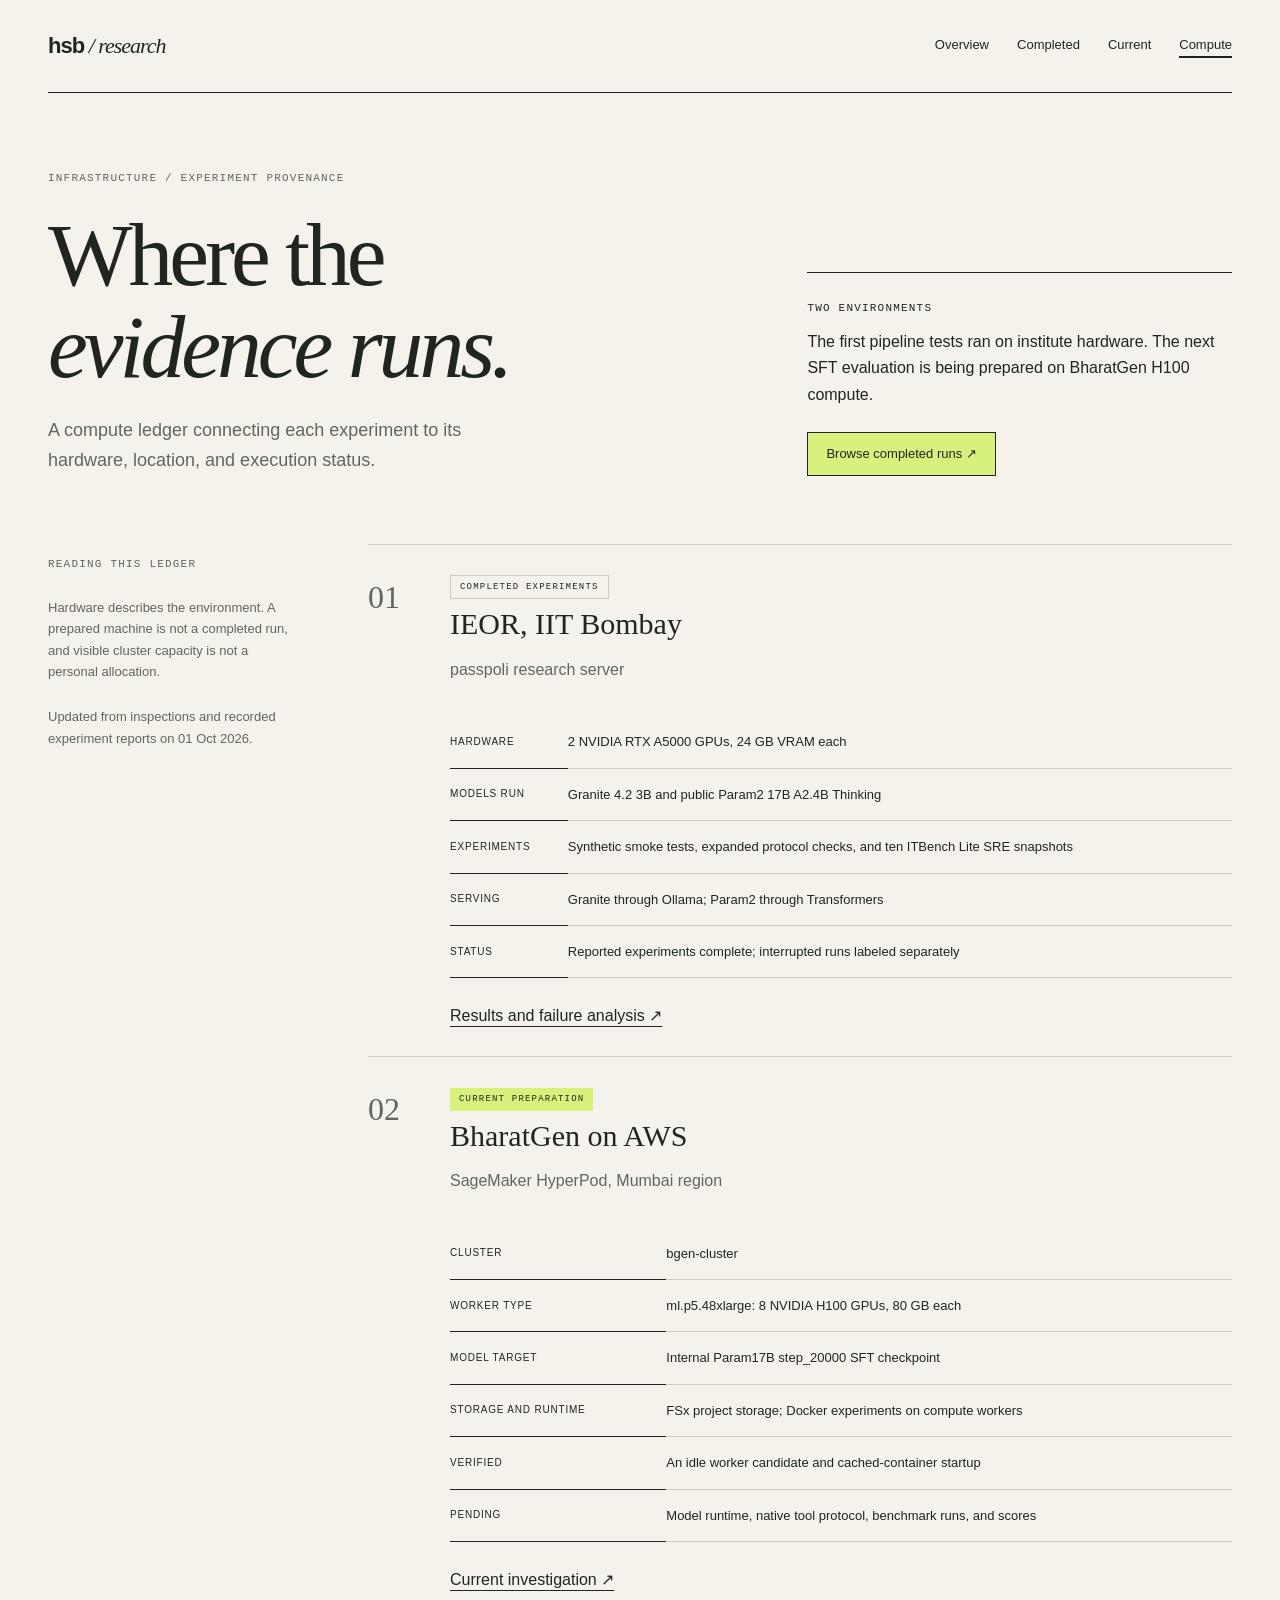
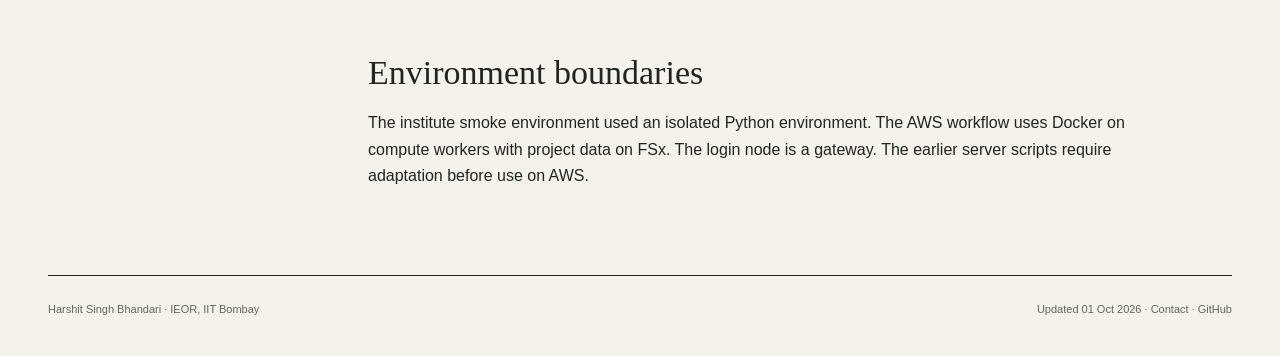
==== compute.html @ cb56fb17 "Build public research journal and compute ledger" ====
<!doctype html>
<html lang="en"><head><meta charset="utf-8"><meta name="viewport" content="width=device-width, initial-scale=1">
<title>Compute ledger | Harshit Singh Bhandari</title><meta name="description" content="Where the completed and current agent evaluation experiments run: IIT Bombay IEOR servers and AWS BharatGen HyperPod.">
<meta name="theme-color" content="#f4f2eb"><link rel="stylesheet" href="styles.css">
<link rel="canonical" href="https://research.hsbhandari.dev/compute.html">
<meta property="og:title" content="Compute ledger | Harshit Singh Bhandari"><meta property="og:description" content="Where the completed and current agent evaluation experiments run: IIT Bombay IEOR servers and AWS BharatGen HyperPod."><meta property="og:type" content="website">
</head><body><a class="skip" href="#main">Skip to content</a><div class="wrap">
<header><a class="brand" href="index.html">hsb<span> / research</span></a><nav aria-label="Main navigation"><a href="index.html">Overview</a><a href="completed.html">Completed</a><a href="current.html">Current</a><a href="compute.html" aria-current="page">Compute</a></nav></header>
<main id="main" class="reveal"><section class="hero"><div><p class="eyebrow">Infrastructure / Experiment provenance</p><h1>Where the<br><em>evidence runs.</em></h1><p class="lede">A compute ledger connecting each experiment to its hardware, location, and execution status.</p></div><div class="hero-note"><span class="mono">Two environments</span><p>The first pipeline tests ran on institute hardware. The next SFT evaluation is being prepared on BharatGen H100 compute.</p><a class="button" href="completed.html">Browse completed runs ↗</a></div></section><div class="content"><aside class="aside"><p class="mono">Reading this ledger</p><p>Hardware describes the environment. A prepared machine is not a completed run, and visible cluster capacity is not a personal allocation.</p><p>Updated from inspections and recorded experiment reports on 01 Oct 2026.</p></aside><article class="article"><section class="location"><span class="number">01</span><div><span class="tag done">Completed experiments</span><h3>IEOR, IIT Bombay</h3><p>passpoli research server</p><div class="table-scroll"><table><tbody><tr><th scope="row">Hardware</th><td>2 NVIDIA RTX A5000 GPUs, 24 GB VRAM each</td></tr><tr><th scope="row">Models run</th><td>Granite 4.2 3B and public Param2 17B A2.4B Thinking</td></tr><tr><th scope="row">Experiments</th><td>Synthetic smoke tests, expanded protocol checks, and ten ITBench Lite SRE snapshots</td></tr><tr><th scope="row">Serving</th><td>Granite through Ollama; Param2 through Transformers</td></tr><tr><th scope="row">Status</th><td>Reported experiments complete; interrupted runs labeled separately</td></tr></tbody></table></div><a href="completed.html">Results and failure analysis ↗</a></div></section><section class="location"><span class="number">02</span><div><span class="tag">Current preparation</span><h3>BharatGen on AWS</h3><p>SageMaker HyperPod, Mumbai region</p><div class="table-scroll"><table><tbody><tr><th scope="row">Cluster</th><td>bgen-cluster</td></tr><tr><th scope="row">Worker type</th><td>ml.p5.48xlarge: 8 NVIDIA H100 GPUs, 80 GB each</td></tr><tr><th scope="row">Model target</th><td>Internal Param17B step_20000 SFT checkpoint</td></tr><tr><th scope="row">Storage and runtime</th><td>FSx project storage; Docker experiments on compute workers</td></tr><tr><th scope="row">Verified</th><td>An idle worker candidate and cached-container startup</td></tr><tr><th scope="row">Pending</th><td>Model runtime, native tool protocol, benchmark runs, and scores</td></tr></tbody></table></div><a href="current.html">Current investigation ↗</a></div></section><h2>Environment boundaries</h2><p>The institute smoke environment used an isolated Python environment. The AWS workflow uses Docker on compute workers with project data on FSx. The login node is a gateway. The earlier server scripts require adaptation before use on AWS.</p></article></div></main>
<footer><span>Harshit Singh Bhandari · IEOR, IIT Bombay</span><span>Updated 01 Oct 2026 · <a href="mailto:harshitsingh@iitb.ac.in">Contact</a> · <a href="https://github.com/harshit-ml-research">GitHub</a></span></footer>
</div></body></html>
---- styles.css ----
:root{--paper:#f4f2eb;--ink:#20251f;--muted:#62665e;--rule:#c9ccc1;--accent:#d7f17d;--serif:Georgia,'Times New Roman',serif;--sans:'Avenir Next',Avenir,'Trebuchet MS',sans-serif;--mono:'SFMono-Regular',Consolas,monospace}*{box-sizing:border-box}html{scroll-behavior:smooth}body{margin:0;background:var(--paper);color:var(--ink);font-family:var(--sans);font-size:16px;line-height:1.65}a{color:inherit;text-underline-offset:5px}a:hover{color:#465b1a}a:focus-visible{outline:3px solid #738b32;outline-offset:5px}.skip{position:absolute;left:16px;top:-90px;background:var(--accent);padding:12px;z-index:3}.skip:focus{top:10px}.wrap{width:min(1280px,calc(100% - 96px));margin:auto}header{display:flex;align-items:center;justify-content:space-between;gap:28px;padding:28px 0;border-bottom:1px solid var(--ink)}.brand{text-decoration:none;font-size:22px;font-weight:700;letter-spacing:-1px}.brand span{font-family:var(--serif);font-weight:400;font-style:italic}nav{display:flex;gap:28px;flex-wrap:wrap}nav a{text-decoration:none;font-size:13px}nav a[aria-current=page]{border-bottom:2px solid var(--ink)}.eyebrow,.mono,.tag{font-family:var(--mono);font-size:11px;letter-spacing:1.2px;text-transform:uppercase}.eyebrow{color:var(--muted);margin:0 0 22px}.hero{padding:76px 0 58px;display:grid;grid-template-columns:1.6fr 1fr;gap:80px;align-items:end}.hero h1{font-family:var(--serif);font-size:clamp(55px,7vw,98px);font-weight:400;line-height:1.02;letter-spacing:-4px;margin:0}.hero h1 em{font-weight:400}.lede{font-size:18px;max-width:480px;margin:24px 0 0;color:var(--muted)}.hero-note{border-top:1px solid var(--ink);padding-top:20px}.hero-note p{margin:10px 0 24px}.button{display:inline-block;border:1px solid var(--ink);padding:10px 18px;text-decoration:none;font-size:13px;background:var(--accent)}.button:hover{background:var(--ink);color:var(--paper)}.section-head{display:flex;justify-content:space-between;gap:20px;align-items:center;border-top:1px solid var(--ink);padding:22px 0}.section-head h2{font-size:13px;font-weight:500;margin:0;letter-spacing:1px;text-transform:uppercase}.section-head a{font-size:12px}.project{display:grid;grid-template-columns:70px 1.3fr 1fr;gap:28px;padding:30px 0;border-top:1px solid var(--rule)}.number{font-family:var(--serif);font-size:32px;color:var(--muted)}.project h3{font-family:var(--serif);font-size:32px;font-weight:400;line-height:1.15;letter-spacing:-.5px;margin:12px 0}.project h3 a{text-decoration:none}.project p{margin:12px 0;color:var(--muted);max-width:520px}.tag{display:inline-block;padding:4px 9px;background:var(--accent);font-size:9px}.tag.done{background:transparent;border:1px solid var(--rule)}.fact-list{list-style:none;margin:10px 0;padding:0}.fact-list li{padding:8px 0;border-bottom:1px solid var(--rule);font-size:13px}.fact-list strong{float:right;font-weight:500}.band{margin:55px 0 0;background:var(--ink);color:var(--paper);padding:35px;display:grid;grid-template-columns:1fr 2fr;gap:40px}.band h2{font-family:var(--serif);font-weight:400;font-size:30px;line-height:1.2;margin:0}.band p{margin:0;color:#d0d3c7}.band a:hover{color:var(--accent)}.content{display:grid;grid-template-columns:240px 1fr;gap:80px;margin:10px 0 70px}.aside{color:var(--muted);font-size:13px}.aside p{margin-bottom:24px}.article h2{font-family:var(--serif);font-size:34px;font-weight:400;margin:32px 0 12px;line-height:1.25}.article h2:first-child{margin-top:0}.article p{max-width:790px}.table-scroll{overflow-x:auto}table{width:100%;border-collapse:collapse;font-size:13px;margin:25px 0}caption{text-align:left;font-size:11px;color:var(--muted);margin-bottom:12px}th{text-align:left;font-size:10px;text-transform:uppercase;letter-spacing:.8px;font-weight:500;border-bottom:1px solid var(--ink);padding:12px 12px 12px 0}td{vertical-align:top;border-bottom:1px solid var(--rule);padding:15px 16px 15px 0}.callout{background:var(--accent);padding:24px 28px;margin:30px 0}.callout p{margin:0}.steps{list-style:none;counter-reset:steps;padding:0}.steps li{counter-increment:steps;padding:18px 0 18px 52px;border-bottom:1px solid var(--rule);position:relative}.steps li:before{content:counter(steps,decimal-leading-zero);position:absolute;left:0;top:18px;font-family:var(--mono);font-size:11px;color:var(--muted)}.steps b{display:block;margin-bottom:4px}.steps span{color:var(--muted);font-size:14px}.location{border-top:1px solid var(--rule);padding:26px 0;display:grid;grid-template-columns:60px 1fr;gap:22px}.location h3{font-family:var(--serif);font-size:30px;font-weight:400;margin:0}.location p{margin:8px 0;color:var(--muted)}footer{display:flex;justify-content:space-between;gap:20px;border-top:1px solid var(--ink);margin-top:64px;padding:24px 0 40px;font-size:11px;color:var(--muted)}footer a{text-decoration:none}.reveal{animation:arrive .6s ease-out both}@keyframes arrive{from{opacity:0;transform:translateY(12px)}to{opacity:1;transform:translateY(0)}}@media(prefers-reduced-motion:reduce){html{scroll-behavior:auto}.reveal{animation:none}}@media(max-width:900px){.wrap{width:calc(100% - 48px)}.hero{gap:36px}.hero h1{font-size:68px}.content{grid-template-columns:170px 1fr;gap:36px}.project{grid-template-columns:45px 1fr 1fr;gap:18px}.fact-list strong{float:none;display:block}}@media(max-width:640px){.wrap{width:calc(100% - 36px)}header{align-items:flex-start;flex-direction:column;gap:14px;padding:20px 0}nav{gap:22px}.hero{grid-template-columns:1fr;gap:32px;padding:46px 0 36px}.hero h1{font-size:58px;letter-spacing:-2.5px}.hero-note{max-width:none}.lede{font-size:16px}.project{grid-template-columns:35px 1fr;gap:14px}.project .project-facts{grid-column:2}.project h3{font-size:28px}.content{grid-template-columns:1fr;gap:24px}.aside{border-bottom:1px solid var(--rule);padding-bottom:10px}.band{grid-template-columns:1fr;padding:24px;gap:18px}.section-head{align-items:flex-start}.section-head a{white-space:nowrap}footer{flex-direction:column;gap:10px}.location{grid-template-columns:35px 1fr;gap:14px}table{min-width:550px}}
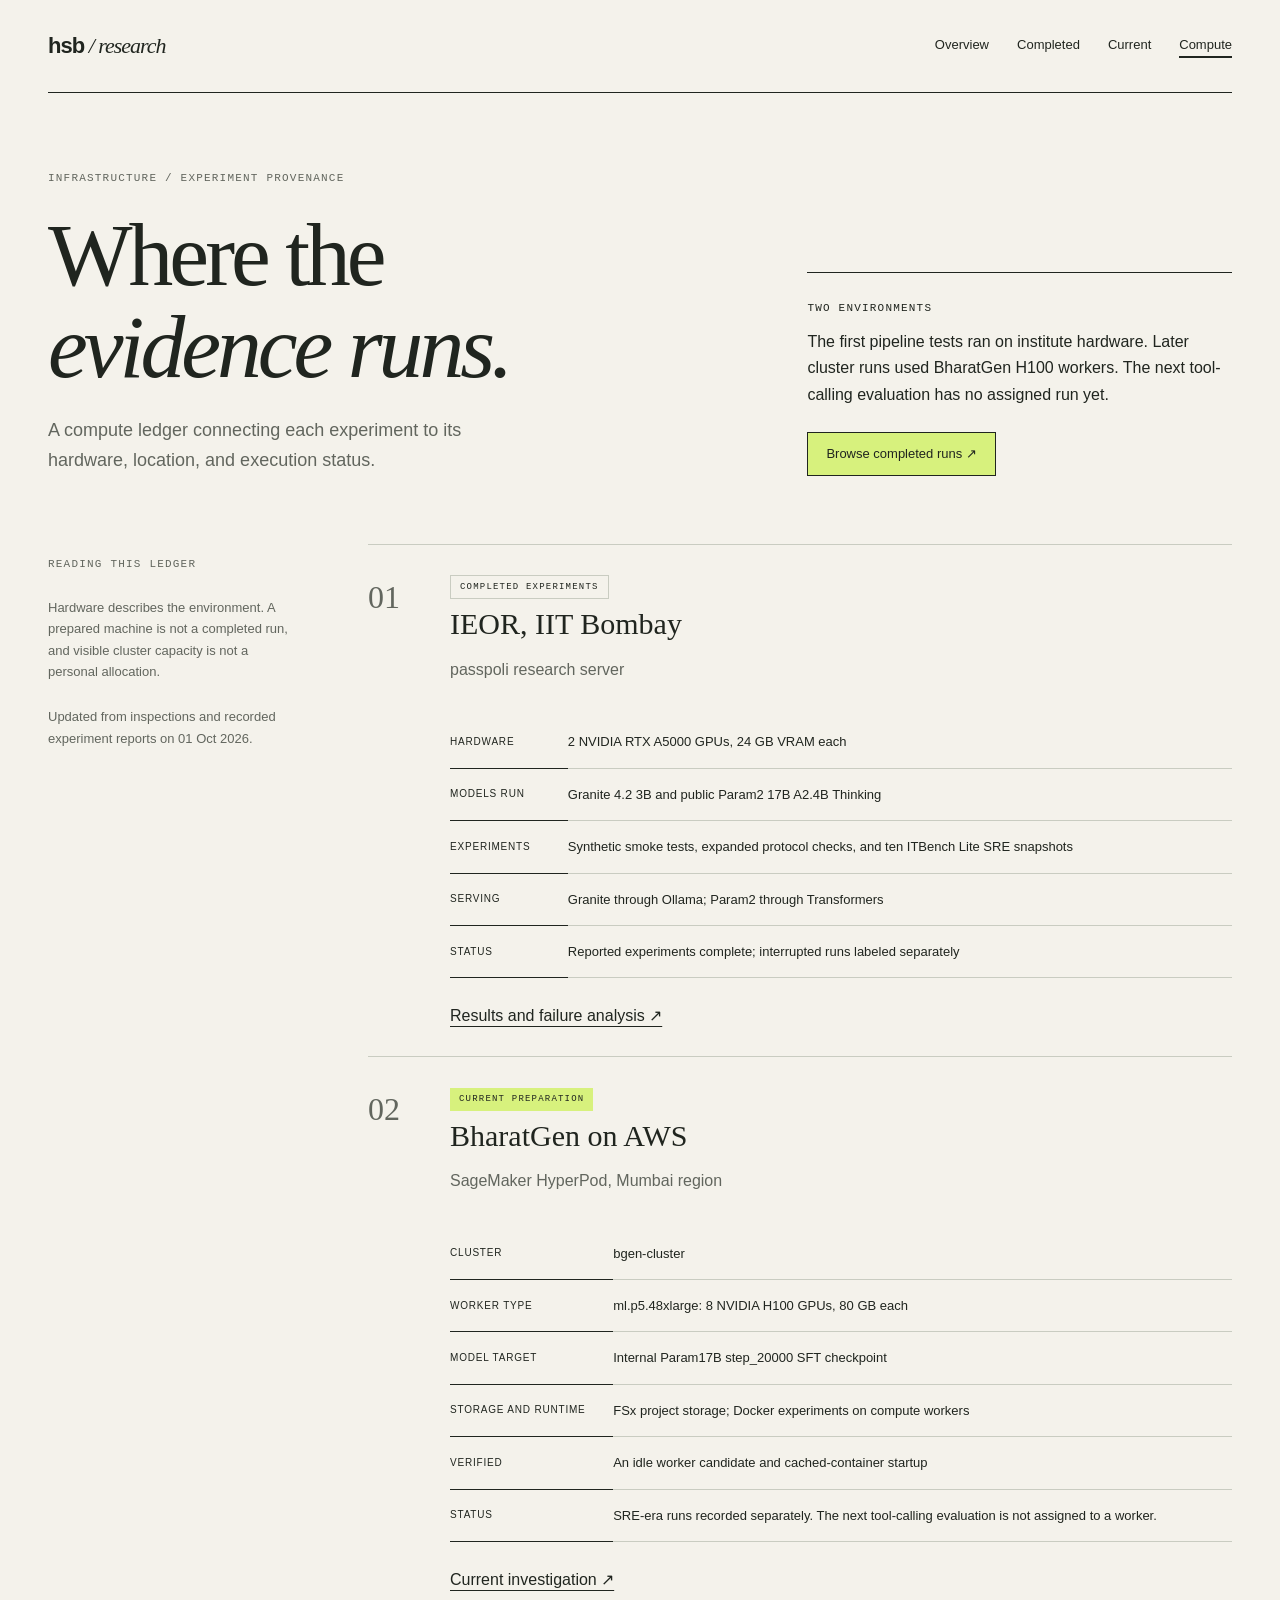
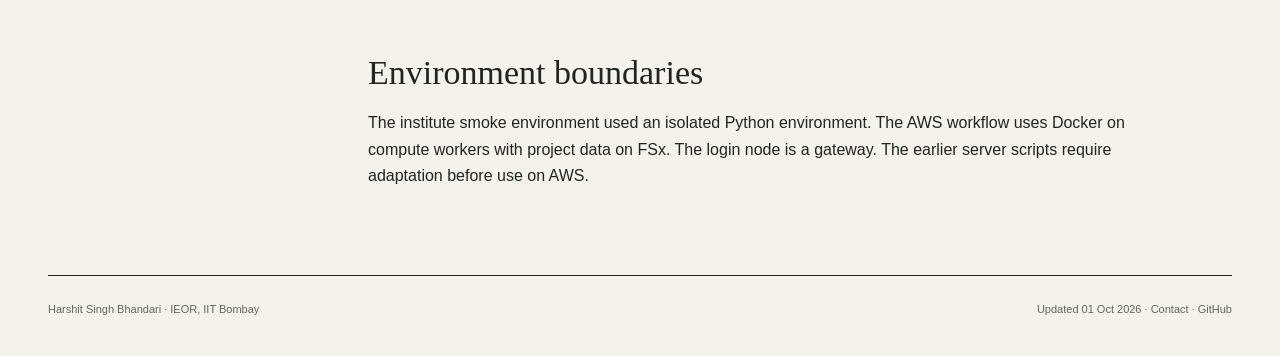
==== commit 46a4f2cc: "Update site for the tool calling investigation" ====
--- a/compute.html
+++ b/compute.html
@@ -6,6 +6,6 @@
 <meta property="og:title" content="Compute ledger | Harshit Singh Bhandari"><meta property="og:description" content="Where the completed and current agent evaluation experiments run: IIT Bombay IEOR servers and AWS BharatGen HyperPod."><meta property="og:type" content="website">
 </head><body><a class="skip" href="#main">Skip to content</a><div class="wrap">
 <header><a class="brand" href="index.html">hsb<span> / research</span></a><nav aria-label="Main navigation"><a href="index.html">Overview</a><a href="completed.html">Completed</a><a href="current.html">Current</a><a href="compute.html" aria-current="page">Compute</a></nav></header>
-<main id="main" class="reveal"><section class="hero"><div><p class="eyebrow">Infrastructure / Experiment provenance</p><h1>Where the<br><em>evidence runs.</em></h1><p class="lede">A compute ledger connecting each experiment to its hardware, location, and execution status.</p></div><div class="hero-note"><span class="mono">Two environments</span><p>The first pipeline tests ran on institute hardware. The next SFT evaluation is being prepared on BharatGen H100 compute.</p><a class="button" href="completed.html">Browse completed runs ↗</a></div></section><div class="content"><aside class="aside"><p class="mono">Reading this ledger</p><p>Hardware describes the environment. A prepared machine is not a completed run, and visible cluster capacity is not a personal allocation.</p><p>Updated from inspections and recorded experiment reports on 01 Oct 2026.</p></aside><article class="article"><section class="location"><span class="number">01</span><div><span class="tag done">Completed experiments</span><h3>IEOR, IIT Bombay</h3><p>passpoli research server</p><div class="table-scroll"><table><tbody><tr><th scope="row">Hardware</th><td>2 NVIDIA RTX A5000 GPUs, 24 GB VRAM each</td></tr><tr><th scope="row">Models run</th><td>Granite 4.2 3B and public Param2 17B A2.4B Thinking</td></tr><tr><th scope="row">Experiments</th><td>Synthetic smoke tests, expanded protocol checks, and ten ITBench Lite SRE snapshots</td></tr><tr><th scope="row">Serving</th><td>Granite through Ollama; Param2 through Transformers</td></tr><tr><th scope="row">Status</th><td>Reported experiments complete; interrupted runs labeled separately</td></tr></tbody></table></div><a href="completed.html">Results and failure analysis ↗</a></div></section><section class="location"><span class="number">02</span><div><span class="tag">Current preparation</span><h3>BharatGen on AWS</h3><p>SageMaker HyperPod, Mumbai region</p><div class="table-scroll"><table><tbody><tr><th scope="row">Cluster</th><td>bgen-cluster</td></tr><tr><th scope="row">Worker type</th><td>ml.p5.48xlarge: 8 NVIDIA H100 GPUs, 80 GB each</td></tr><tr><th scope="row">Model target</th><td>Internal Param17B step_20000 SFT checkpoint</td></tr><tr><th scope="row">Storage and runtime</th><td>FSx project storage; Docker experiments on compute workers</td></tr><tr><th scope="row">Verified</th><td>An idle worker candidate and cached-container startup</td></tr><tr><th scope="row">Pending</th><td>Model runtime, native tool protocol, benchmark runs, and scores</td></tr></tbody></table></div><a href="current.html">Current investigation ↗</a></div></section><h2>Environment boundaries</h2><p>The institute smoke environment used an isolated Python environment. The AWS workflow uses Docker on compute workers with project data on FSx. The login node is a gateway. The earlier server scripts require adaptation before use on AWS.</p></article></div></main>
+<main id="main" class="reveal"><section class="hero"><div><p class="eyebrow">Infrastructure / Experiment provenance</p><h1>Where the<br><em>evidence runs.</em></h1><p class="lede">A compute ledger connecting each experiment to its hardware, location, and execution status.</p></div><div class="hero-note"><span class="mono">Two environments</span><p>The first pipeline tests ran on institute hardware. Later cluster runs used BharatGen H100 workers. The next tool-calling evaluation has no assigned run yet.</p><a class="button" href="completed.html">Browse completed runs ↗</a></div></section><div class="content"><aside class="aside"><p class="mono">Reading this ledger</p><p>Hardware describes the environment. A prepared machine is not a completed run, and visible cluster capacity is not a personal allocation.</p><p>Updated from inspections and recorded experiment reports on 01 Oct 2026.</p></aside><article class="article"><section class="location"><span class="number">01</span><div><span class="tag done">Completed experiments</span><h3>IEOR, IIT Bombay</h3><p>passpoli research server</p><div class="table-scroll"><table><tbody><tr><th scope="row">Hardware</th><td>2 NVIDIA RTX A5000 GPUs, 24 GB VRAM each</td></tr><tr><th scope="row">Models run</th><td>Granite 4.2 3B and public Param2 17B A2.4B Thinking</td></tr><tr><th scope="row">Experiments</th><td>Synthetic smoke tests, expanded protocol checks, and ten ITBench Lite SRE snapshots</td></tr><tr><th scope="row">Serving</th><td>Granite through Ollama; Param2 through Transformers</td></tr><tr><th scope="row">Status</th><td>Reported experiments complete; interrupted runs labeled separately</td></tr></tbody></table></div><a href="completed.html">Results and failure analysis ↗</a></div></section><section class="location"><span class="number">02</span><div><span class="tag">Current preparation</span><h3>BharatGen on AWS</h3><p>SageMaker HyperPod, Mumbai region</p><div class="table-scroll"><table><tbody><tr><th scope="row">Cluster</th><td>bgen-cluster</td></tr><tr><th scope="row">Worker type</th><td>ml.p5.48xlarge: 8 NVIDIA H100 GPUs, 80 GB each</td></tr><tr><th scope="row">Model target</th><td>Internal Param17B step_20000 SFT checkpoint</td></tr><tr><th scope="row">Storage and runtime</th><td>FSx project storage; Docker experiments on compute workers</td></tr><tr><th scope="row">Verified</th><td>An idle worker candidate and cached-container startup</td></tr><tr><th scope="row">Status</th><td>SRE-era runs recorded separately. The next tool-calling evaluation is not assigned to a worker.</td></tr></tbody></table></div><a href="current.html">Current investigation ↗</a></div></section><h2>Environment boundaries</h2><p>The institute smoke environment used an isolated Python environment. The AWS workflow uses Docker on compute workers with project data on FSx. The login node is a gateway. The earlier server scripts require adaptation before use on AWS.</p></article></div></main>
 <footer><span>Harshit Singh Bhandari · IEOR, IIT Bombay</span><span>Updated 01 Oct 2026 · <a href="mailto:harshitsingh@iitb.ac.in">Contact</a> · <a href="https://github.com/harshit-ml-research">GitHub</a></span></footer>
 </div></body></html>
